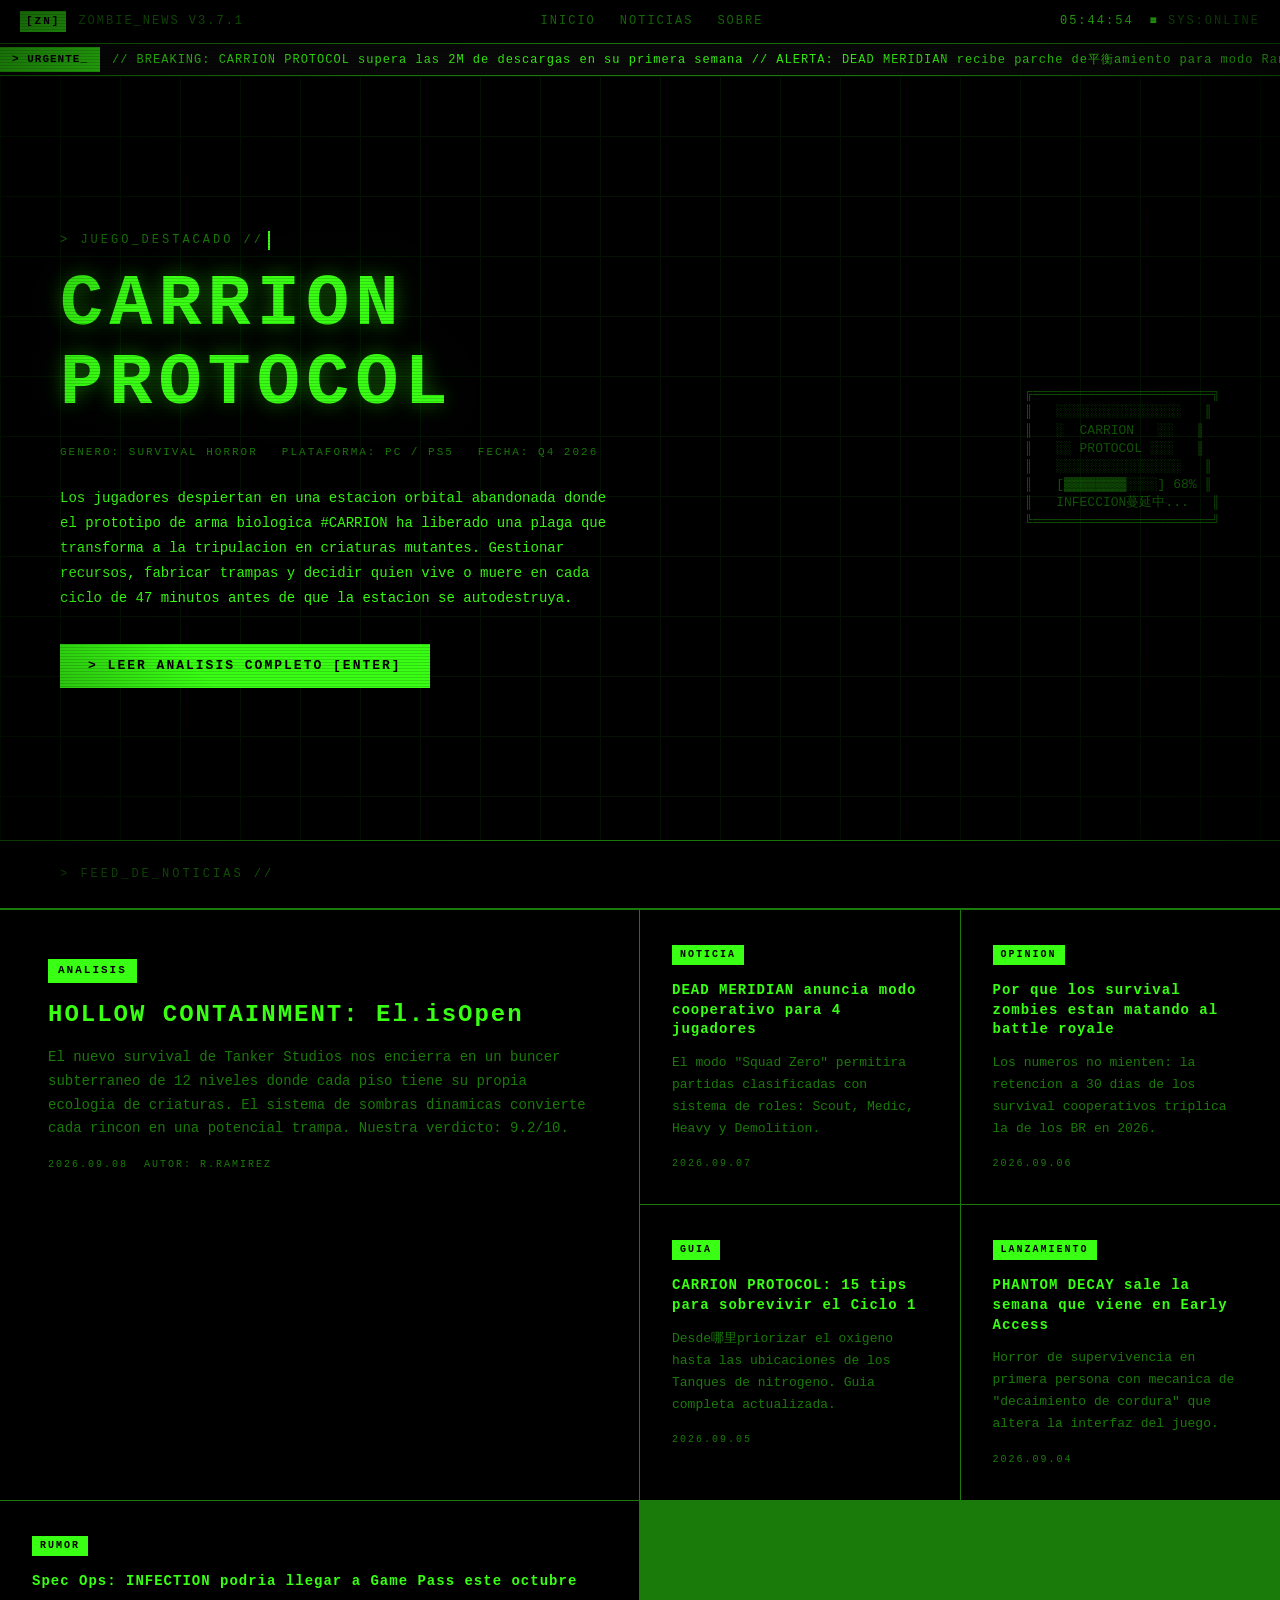
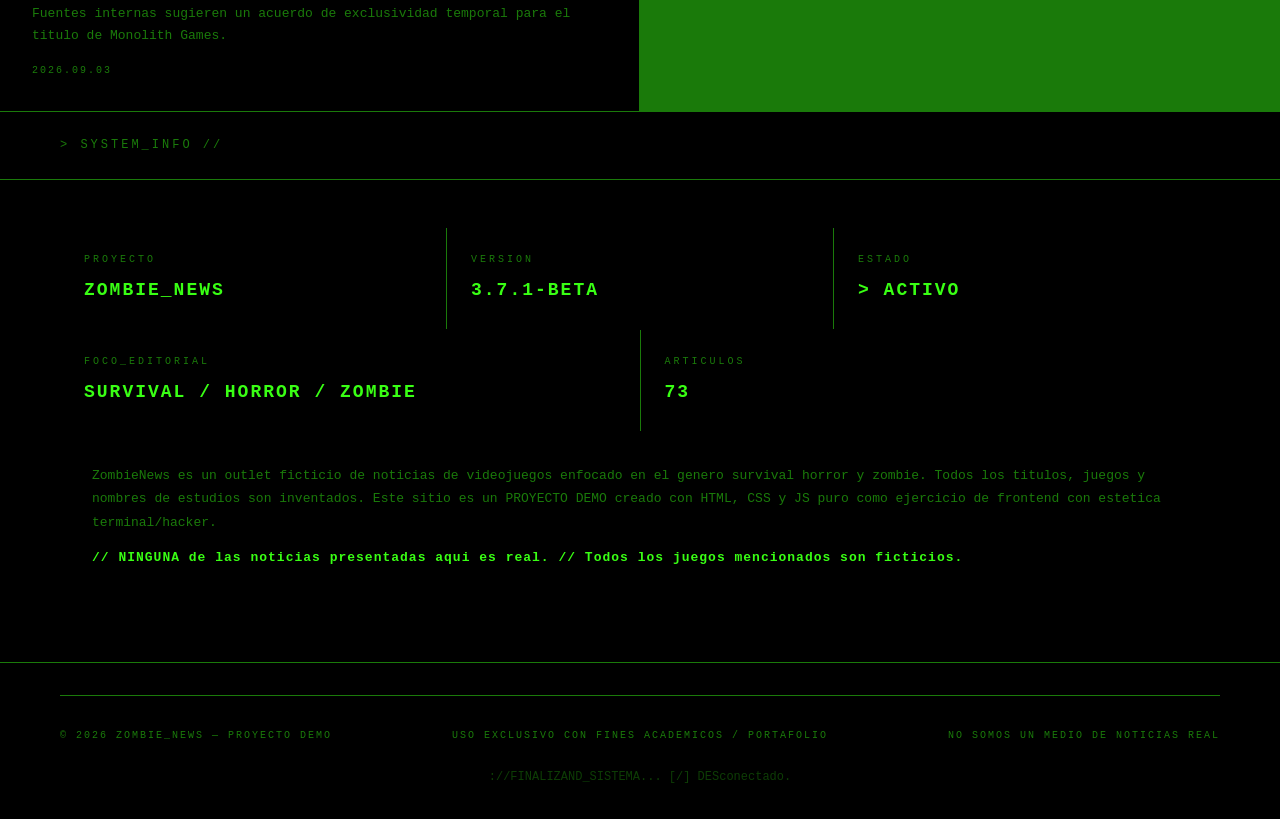
==== index.html @ e54a8f3a "feat: ZombieNews site - terminal/hacker themed gaming news" ====
<!DOCTYPE html>
<html lang="es">
<head>
  <meta charset="UTF-8">
  <meta name="viewport" content="width=device-width, initial-scale=1.0">
  <title>ZOMBIE_NEWS // Terminal</title>
  <link rel="stylesheet" href="style.css">
</head>
<body>
  <div id="crt-overlay"></div>
  <div id="scanlines"></div>

  <header id="hud">
    <div class="hud-left">
      <span class="hud-logo">[ZN]</span>
      <span class="hud-title">ZOMBIE_NEWS v3.7.1</span>
    </div>
    <nav class="hud-center">
      <a href="#hero">INICIO</a>
      <a href="#grid">NOTICIAS</a>
      <a href="#about">SOBRE</a>
    </nav>
    <div class="hud-right">
      <span id="hud-clock"></span>
      <span class="hud-status">SYS:ONLINE</span>
    </div>
  </header>

  <div id="ticker-bar">
    <div id="ticker-label">&gt; URGENTE_</div>
    <div id="ticker-track">
      <div id="ticker-content"></div>
    </div>
  </div>

  <main>
    <section id="hero">
      <div class="hero-grid-bg"></div>
      <div class="hero-content">
        <div class="hero-tag">&gt; JUEGO_DESTACADO //</div>
        <h1 id="hero-title">CARRION PROTOCOL</h1>
        <div class="hero-meta">
          <span>GENERO: SURVIVAL HORROR</span>
          <span>PLATAFORMA: PC / PS5</span>
          <span>FECHA: Q4 2026</span>
        </div>
        <p class="hero-desc">
          Los jugadores despiertan en una estacion orbital abandonada donde el
          prototipo de arma biologica #CARRION ha liberado una plaga que
          transforma a la tripulacion en criaturas mutantes. Gestionar recursos,
          fabricar trampas y decidir quien vive o muere en cada ciclo de 47
          minutos antes de que la estacion se autodestruya.
        </p>
        <a href="#" class="hero-cta">&gt; LEER ANALISIS COMPLETO [ENTER]</a>
      </div>
      <div class="hero-ascii" aria-hidden="true">
<pre>
    ╔═══════════════════════╗
    ║   ░░░░░░░░░░░░░░░░   ║
    ║   ░  CARRION   ░░   ║
    ║   ░░ PROTOCOL ░░░   ║
    ║   ░░░░░░░░░░░░░░░░   ║
    ║   [▓▓▓▓▓▓▓▓░░░░] 68% ║
    ║   INFECCION蔓延中...   ║
    ╚═══════════════════════╝
</pre>
      </div>
    </section>

    <section id="grid">
      <div class="section-header">&gt; FEED_DE_NOTICIAS //</div>
      <div class="article-grid">
        <article class="card card-large">
          <div class="card-tag">ANALISIS</div>
          <h2>HOLLOW CONTAINMENT: El.isOpen</h2>
          <p>
            El nuevo survival de Tanker Studios nos encierra en un buncer
            subterraneo de 12 niveles donde cada piso tiene su propia ecologia
            de criaturas. El sistema de sombras dinamicas convierte cada rincon
            en una potencial trampa. Nuestra verdicto: 9.2/10.
          </p>
          <div class="card-meta">
            <span>2026.09.08</span>
            <span>AUTOR: R.RAMIREZ</span>
          </div>
        </article>

        <article class="card card-small">
          <div class="card-tag">NOTICIA</div>
          <h3>DEAD MERIDIAN anuncia modo cooperativo para 4 jugadores</h3>
          <p>
            El modo "Squad Zero" permitira partidas clasificadas con sistema
            de roles: Scout, Medic, Heavy y Demolition.
          </p>
          <div class="card-meta"><span>2026.09.07</span></div>
        </article>

        <article class="card card-small">
          <div class="card-tag">OPINION</div>
          <h3>Por que los survival zombies estan matando al battle royale</h3>
          <p>
            Los numeros no mienten: la retencion a 30 dias de los survival
            cooperativos triplica la de los BR en 2026.
          </p>
          <div class="card-meta"><span>2026.09.06</span></div>
        </article>

        <article class="card card-small">
          <div class="card-tag">GUIA</div>
          <h3>CARRION PROTOCOL: 15 tips para sobrevivir el Ciclo 1</h3>
          <p>
            Desde哪里priorizar el oxigeno hasta las ubicaciones de los
            Tanques de nitrogeno. Guia completa actualizada.
          </p>
          <div class="card-meta"><span>2026.09.05</span></div>
        </article>

        <article class="card card-small">
          <div class="card-tag">LANZAMIENTO</div>
          <h3>PHANTOM DECAY sale la semana que viene en Early Access</h3>
          <p>
            Horror de supervivencia en primera persona con mecanica de
            "decaimiento de cordura" que altera la interfaz del juego.
          </p>
          <div class="card-meta"><span>2026.09.04</span></div>
        </article>

        <article class="card card-small">
          <div class="card-tag">RUMOR</div>
          <h3>Spec Ops: INFECTION podria llegar a Game Pass este octubre</h3>
          <p>
            Fuentes internas sugieren un acuerdo de exclusividad temporal
            para el titulo de Monolith Games.
          </p>
          <div class="card-meta"><span>2026.09.03</span></div>
        </article>
      </div>
    </section>

    <section id="about">
      <div class="section-header">&gt; SYSTEM_INFO //</div>
      <div class="stats-panel">
        <div class="stats-row">
          <div class="stat">
            <div class="stat-label">PROYECTO</div>
            <div class="stat-value">ZOMBIE_NEWS</div>
          </div>
          <div class="stat">
            <div class="stat-label">VERSION</div>
            <div class="stat-value">3.7.1-BETA</div>
          </div>
          <div class="stat">
            <div class="stat-label">ESTADO</div>
            <div class="stat-value blink">&gt; ACTIVO</div>
          </div>
        </div>
        <div class="stats-row">
          <div class="stat">
            <div class="stat-label">FOCO_EDITORIAL</div>
            <div class="stat-value">SURVIVAL / HORROR / ZOMBIE</div>
          </div>
          <div class="stat">
            <div class="stat-label">ARTICULOS</div>
            <div class="stat-value" id="article-count">0</div>
          </div>
        </div>
        <div class="stats-desc">
          <p>
            ZombieNews es un outlet ficticio de noticias de videojuegos
            enfocado en el genero survival horror y zombie. Todos los titulos,
            juegos y nombres de estudios son inventados. Este sitio es un
            PROYECTO DEMO creado con HTML, CSS y JS puro como ejercicio
            de frontend con estetica terminal/hacker.
          </p>
          <p class="stats-disclaimer">
            // NINGUNA de las noticias presentadas aqui es real.
            // Todos los juegos mencionados son ficticios.
          </p>
        </div>
      </div>
    </section>
  </main>

  <footer>
    <div class="footer-line"></div>
    <div class="footer-content">
      <span>&copy; 2026 ZOMBIE_NEWS — PROYECTO DEMO</span>
      <span>USO EXCLUSIVO CON FINES ACADEMICOS / PORTAFOLIO</span>
      <span>NO SOMOS UN MEDIO DE NOTICIAS REAL</span>
    </div>
    <div class="footer-ascii">
      <pre>://FINALIZAND_SISTEMA... [/] DESconectado.</pre>
    </div>
  </footer>

  <script src="script.js"></script>
</body>
</html>
---- style.css ----
/* ===== RESET & BASE ===== */
*, *::before, *::after {
  margin: 0;
  padding: 0;
  box-sizing: border-box;
}

:root {
  --green: #39ff14;
  --green-dim: #1a7a0a;
  --green-glow: rgba(57, 255, 20, 0.4);
  --green-dark: #0d3b06;
  --bg: #000000;
  --bg-panel: #0a0a0a;
  --border: #1a7a0a;
  --font-mono: 'Courier New', 'Lucida Console', Monaco, monospace;
}

html {
  scroll-behavior: smooth;
  scrollbar-width: thin;
  scrollbar-color: var(--green-dim) var(--bg);
}

body {
  background: var(--bg);
  color: var(--green);
  font-family: var(--font-mono);
  font-size: 14px;
  line-height: 1.6;
  overflow-x: hidden;
  min-height: 100vh;
}

::selection {
  background: var(--green);
  color: var(--bg);
}

/* ===== CRT EFFECTS ===== */
#scanlines {
  position: fixed;
  top: 0;
  left: 0;
  width: 100%;
  height: 100%;
  pointer-events: none;
  z-index: 9998;
  background: repeating-linear-gradient(
    0deg,
    rgba(0, 0, 0, 0.15) 0px,
    rgba(0, 0, 0, 0.15) 1px,
    transparent 1px,
    transparent 3px
  );
}

#crt-overlay {
  position: fixed;
  top: 0;
  left: 0;
  width: 100%;
  height: 100%;
  pointer-events: none;
  z-index: 9999;
  background: radial-gradient(
    ellipse at center,
    transparent 60%,
    rgba(0, 0, 0, 0.65) 100%
  );
}

/* Flicker */
@keyframes flicker {
  0%, 97%, 100% { opacity: 1; }
  98% { opacity: 0.85; }
  99% { opacity: 0.95; }
}

body {
  animation: flicker 8s infinite;
}

/* ===== HUD HEADER ===== */
#hud {
  position: fixed;
  top: 0;
  left: 0;
  width: 100%;
  height: 44px;
  background: var(--bg);
  border-bottom: 1px solid var(--border);
  display: flex;
  align-items: center;
  justify-content: space-between;
  padding: 0 20px;
  z-index: 1000;
  font-size: 12px;
  text-transform: uppercase;
  letter-spacing: 2px;
}

.hud-left {
  display: flex;
  align-items: center;
  gap: 12px;
}

.hud-logo {
  color: var(--bg);
  background: var(--green);
  padding: 2px 6px;
  font-weight: bold;
  font-size: 11px;
}

.hud-title {
  color: var(--green-dim);
}

.hud-center {
  display: flex;
  gap: 24px;
}

.hud-center a {
  color: var(--green-dim);
  text-decoration: none;
  transition: color 0.2s, text-shadow 0.2s;
}

.hud-center a:hover {
  color: var(--green);
  text-shadow: 0 0 8px var(--green-glow);
}

.hud-right {
  display: flex;
  align-items: center;
  gap: 16px;
}

#hud-clock {
  color: var(--green);
  font-variant-numeric: tabular-nums;
}

.hud-status {
  color: var(--green-dim);
}

@keyframes status-blink {
  0%, 100% { opacity: 1; }
  50% { opacity: 0.3; }
}

.hud-status::before {
  content: '■ ';
  color: var(--green);
  animation: status-blink 1.5s infinite;
}

/* ===== TICKER ===== */
#ticker-bar {
  position: fixed;
  top: 44px;
  left: 0;
  width: 100%;
  height: 32px;
  background: var(--bg-panel);
  border-bottom: 1px solid var(--border);
  display: flex;
  align-items: center;
  z-index: 999;
  overflow: hidden;
}

#ticker-label {
  background: var(--green);
  color: var(--bg);
  padding: 4px 12px;
  font-size: 11px;
  font-weight: bold;
  letter-spacing: 1px;
  white-space: nowrap;
  flex-shrink: 0;
  z-index: 1;
}

#ticker-track {
  overflow: hidden;
  flex: 1;
  padding-left: 12px;
}

#ticker-content {
  display: inline-block;
  white-space: nowrap;
  animation: ticker-scroll 45s linear infinite;
  font-size: 12px;
  letter-spacing: 1px;
}

@keyframes ticker-scroll {
  0% { transform: translateX(100%); }
  100% { transform: translateX(-100%); }
}

/* ===== MAIN ===== */
main {
  margin-top: 76px;
  padding: 0;
}

/* ===== HERO ===== */
#hero {
  position: relative;
  min-height: 85vh;
  display: flex;
  align-items: center;
  justify-content: space-between;
  padding: 80px 60px;
  border-bottom: 1px solid var(--border);
  overflow: hidden;
}

.hero-grid-bg {
  position: absolute;
  top: 0;
  left: 0;
  width: 100%;
  height: 100%;
  background-image:
    linear-gradient(var(--border) 1px, transparent 1px),
    linear-gradient(90deg, var(--border) 1px, transparent 1px);
  background-size: 60px 60px;
  opacity: 0.15;
  pointer-events: none;
}

.hero-content {
  position: relative;
  max-width: 650px;
  z-index: 1;
}

.hero-tag {
  font-size: 12px;
  color: var(--green-dim);
  letter-spacing: 3px;
  margin-bottom: 16px;
  text-transform: uppercase;
}

#hero-title {
  font-size: clamp(36px, 6vw, 72px);
  font-weight: 900;
  letter-spacing: 6px;
  text-transform: uppercase;
  line-height: 1.1;
  margin-bottom: 20px;
  text-shadow: 0 0 20px var(--green-glow), 0 0 60px rgba(57, 255, 20, 0.15);
}

.hero-meta {
  display: flex;
  gap: 24px;
  font-size: 11px;
  color: var(--green-dim);
  letter-spacing: 2px;
  margin-bottom: 24px;
  flex-wrap: wrap;
}

.hero-desc {
  font-size: 14px;
  line-height: 1.8;
  color: var(--green);
  margin-bottom: 32px;
  max-width: 550px;
}

.hero-cta {
  display: inline-block;
  color: var(--bg);
  background: var(--green);
  padding: 12px 28px;
  text-decoration: none;
  font-family: var(--font-mono);
  font-size: 13px;
  font-weight: bold;
  letter-spacing: 2px;
  text-transform: uppercase;
  border: none;
  transition: box-shadow 0.3s, background 0.3s;
}

.hero-cta:hover {
  background: #4dff33;
  box-shadow: 0 0 20px var(--green-glow), 0 0 40px rgba(57, 255, 20, 0.2);
}

.hero-ascii {
  position: relative;
  z-index: 1;
  color: var(--green-dim);
  font-size: 13px;
  line-height: 1.4;
  opacity: 0.7;
}

.hero-ascii pre {
  font-family: var(--font-mono);
}

/* ===== SECTION HEADERS ===== */
.section-header {
  font-size: 12px;
  color: var(--green-dim);
  letter-spacing: 3px;
  text-transform: uppercase;
  padding: 24px 60px;
  border-bottom: 1px solid var(--border);
}

/* ===== ARTICLE GRID ===== */
#grid {
  border-bottom: 1px solid var(--border);
}

.article-grid {
  display: grid;
  grid-template-columns: 2fr 1fr 1fr;
  grid-template-rows: auto auto;
  gap: 1px;
  background: var(--border);
  border-top: 1px solid var(--border);
}

.card {
  background: var(--bg);
  padding: 32px;
  border: none;
  position: relative;
  transition: background 0.3s;
}

.card::before {
  content: '';
  position: absolute;
  top: 0;
  left: 0;
  width: 100%;
  height: 2px;
  background: var(--green);
  transform: scaleX(0);
  transform-origin: left;
  transition: transform 0.4s;
}

.card:hover::before {
  transform: scaleX(1);
}

.card:hover {
  background: var(--bg-panel);
}

.card-large {
  grid-row: 1 / 3;
  grid-column: 1;
  padding: 48px;
}

.card-tag {
  display: inline-block;
  font-size: 10px;
  letter-spacing: 2px;
  color: var(--bg);
  background: var(--green);
  padding: 2px 8px;
  margin-bottom: 16px;
  font-weight: bold;
}

.card-large .card-tag {
  font-size: 11px;
  padding: 3px 10px;
}

.card h2 {
  font-size: 24px;
  letter-spacing: 2px;
  margin-bottom: 16px;
  line-height: 1.3;
}

.card h3 {
  font-size: 14px;
  letter-spacing: 1px;
  margin-bottom: 12px;
  line-height: 1.4;
}

.card p {
  font-size: 13px;
  line-height: 1.7;
  color: var(--green-dim);
  margin-bottom: 16px;
}

.card-large p {
  font-size: 14px;
}

.card-meta {
  display: flex;
  gap: 16px;
  font-size: 10px;
  color: var(--green-dim);
  letter-spacing: 2px;
  margin-top: auto;
}

/* Grid responsive */
@media (max-width: 1024px) {
  .article-grid {
    grid-template-columns: 1fr 1fr;
  }
  .card-large {
    grid-row: auto;
    grid-column: 1 / -1;
  }
}

@media (max-width: 640px) {
  .article-grid {
    grid-template-columns: 1fr;
  }
  #hero {
    flex-direction: column;
    padding: 60px 24px;
    text-align: center;
  }
  .hero-meta {
    justify-content: center;
  }
  .hero-ascii {
    display: none;
  }
  .section-header {
    padding: 24px;
  }
  .card {
    padding: 24px;
  }
  #hud {
    padding: 0 12px;
  }
  .hud-center {
    display: none;
  }
}

/* ===== ABOUT / STATS PANEL ===== */
#about {
  border-bottom: 1px solid var(--border);
}

.stats-panel {
  padding: 48px 60px;
}

.stats-row {
  display: flex;
  gap: 1px;
  background: var(--border);
  margin-bottom: 1px;
}

.stat {
  flex: 1;
  background: var(--bg);
  padding: 24px;
}

.stat-label {
  font-size: 10px;
  color: var(--green-dim);
  letter-spacing: 3px;
  margin-bottom: 8px;
  text-transform: uppercase;
}

.stat-value {
  font-size: 18px;
  font-weight: bold;
  letter-spacing: 2px;
}

@keyframes blink-text {
  0%, 100% { opacity: 1; }
  50% { opacity: 0; }
}

.blink {
  animation: blink-text 1.2s step-end infinite;
}

.stats-desc {
  background: var(--bg);
  padding: 32px;
  margin-top: 1px;
}

.stats-desc p {
  font-size: 13px;
  line-height: 1.8;
  color: var(--green-dim);
  margin-bottom: 12px;
}

.stats-disclaimer {
  color: var(--green) !important;
  font-weight: bold;
  letter-spacing: 1px;
}

@media (max-width: 640px) {
  .stats-panel {
    padding: 24px;
  }
  .stats-row {
    flex-direction: column;
  }
}

/* ===== FOOTER ===== */
footer {
  padding: 32px 60px;
  text-align: center;
}

.footer-line {
  width: 100%;
  height: 1px;
  background: var(--border);
  margin-bottom: 32px;
}

.footer-content {
  display: flex;
  justify-content: space-between;
  font-size: 10px;
  color: var(--green-dim);
  letter-spacing: 2px;
  text-transform: uppercase;
  margin-bottom: 24px;
  flex-wrap: wrap;
  gap: 12px;
}

.footer-ascii {
  font-size: 12px;
  color: var(--green-dim);
  opacity: 0.5;
}

.footer-ascii pre {
  font-family: var(--font-mono);
}

@media (max-width: 640px) {
  footer {
    padding: 24px;
  }
  .footer-content {
    flex-direction: column;
    align-items: center;
  }
}

/* ===== GLITCH EFFECT ===== */
@keyframes glitch {
  0%, 90%, 100% { transform: translate(0); }
  91% { transform: translate(-2px, 1px); }
  93% { transform: translate(2px, -1px); }
  95% { transform: translate(-1px, 2px); }
  97% { transform: translate(1px, -2px); }
}

#hero-title {
  animation: glitch 6s infinite;
}

/* ===== TYPING CURSOR ===== */
@keyframes cursor-blink {
  0%, 49% { border-right-color: var(--green); }
  50%, 100% { border-right-color: transparent; }
}

.hero-tag {
  border-right: 2px solid var(--green);
  animation: cursor-blink 1s step-end infinite;
  display: inline-block;
  padding-right: 4px;
}

/* ===== SCROLLBAR ===== */
::-webkit-scrollbar {
  width: 6px;
}

::-webkit-scrollbar-track {
  background: var(--bg);
}

::-webkit-scrollbar-thumb {
  background: var(--green-dim);
}

::-webkit-scrollbar-thumb:hover {
  background: var(--green);
}

/* ===== BOOT ANIMATION ===== */
@keyframes boot-in {
  from {
    opacity: 0;
    transform: translateY(10px);
  }
  to {
    opacity: 1;
    transform: translateY(0);
  }
}

main > section {
  animation: boot-in 0.6s ease-out both;
}

main > section:nth-child(1) { animation-delay: 0.1s; }
main > section:nth-child(2) { animation-delay: 0.3s; }
main > section:nth-child(3) { animation-delay: 0.5s; }
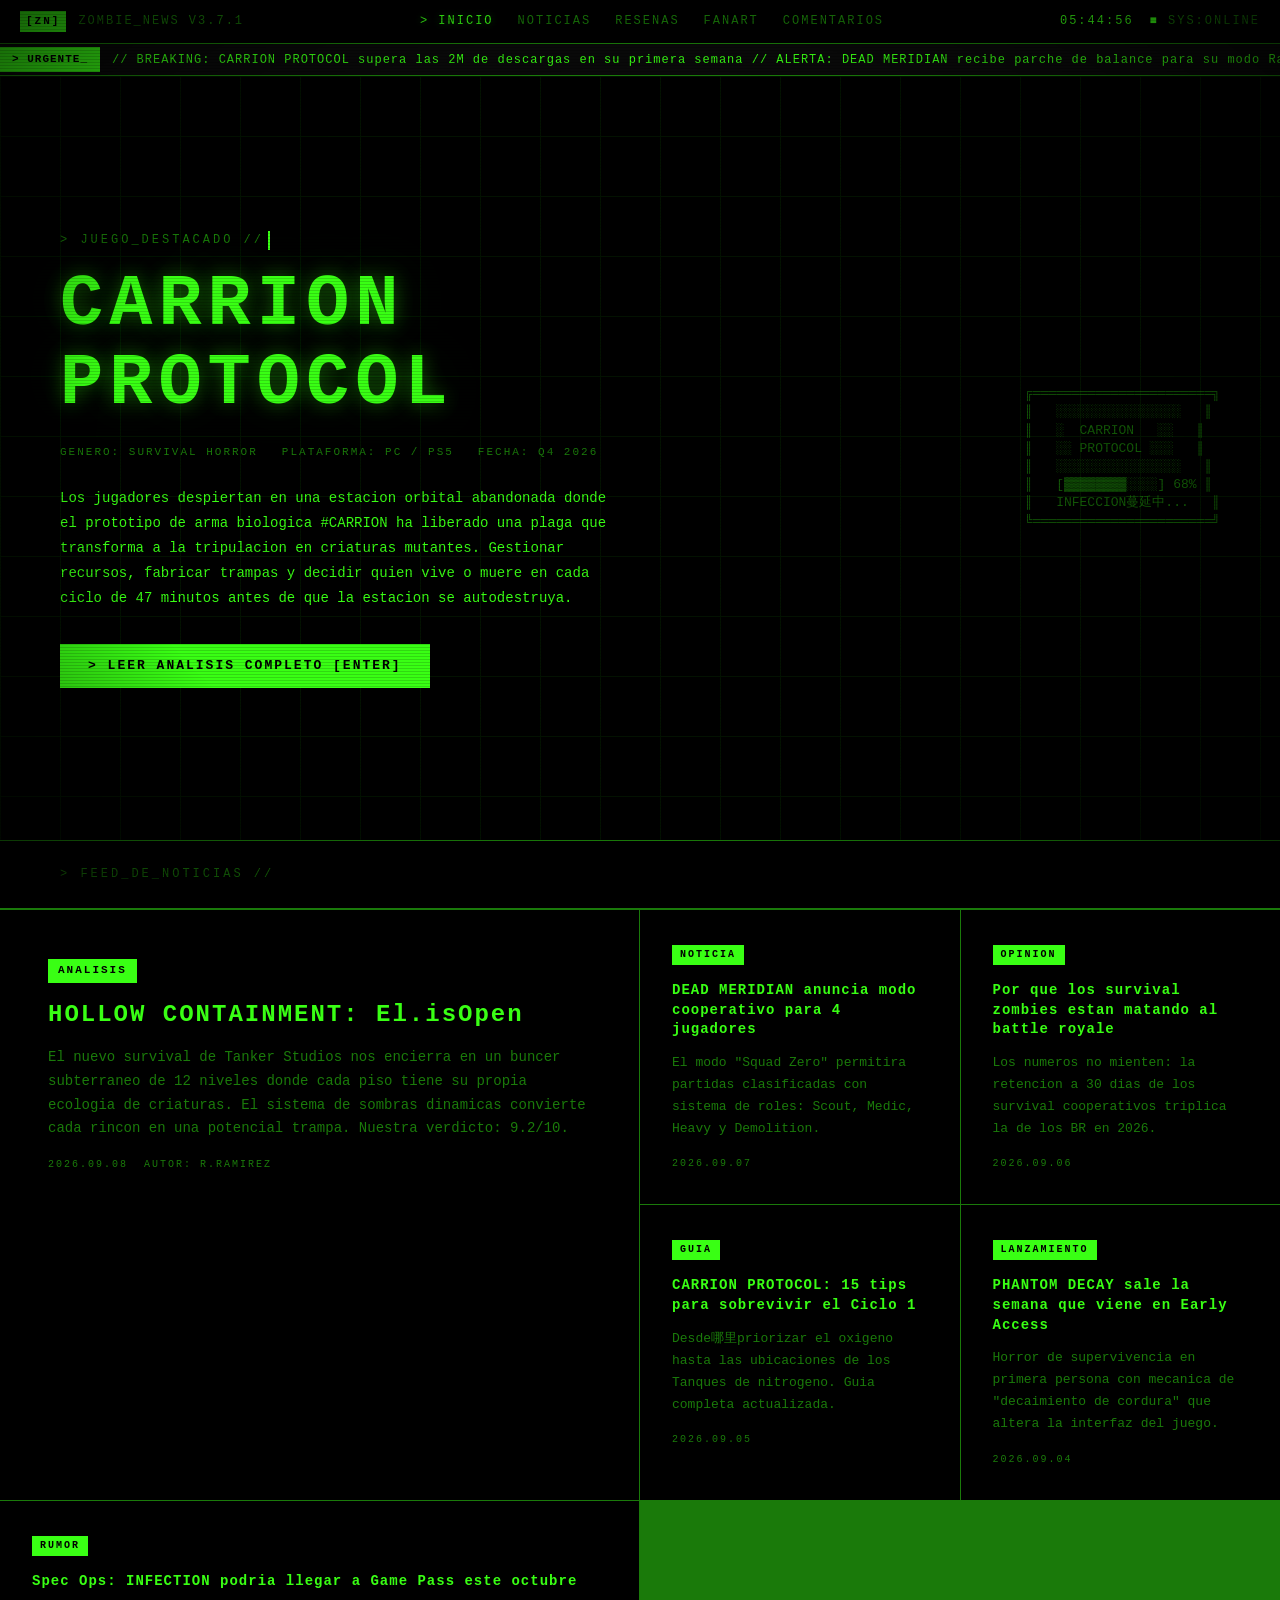
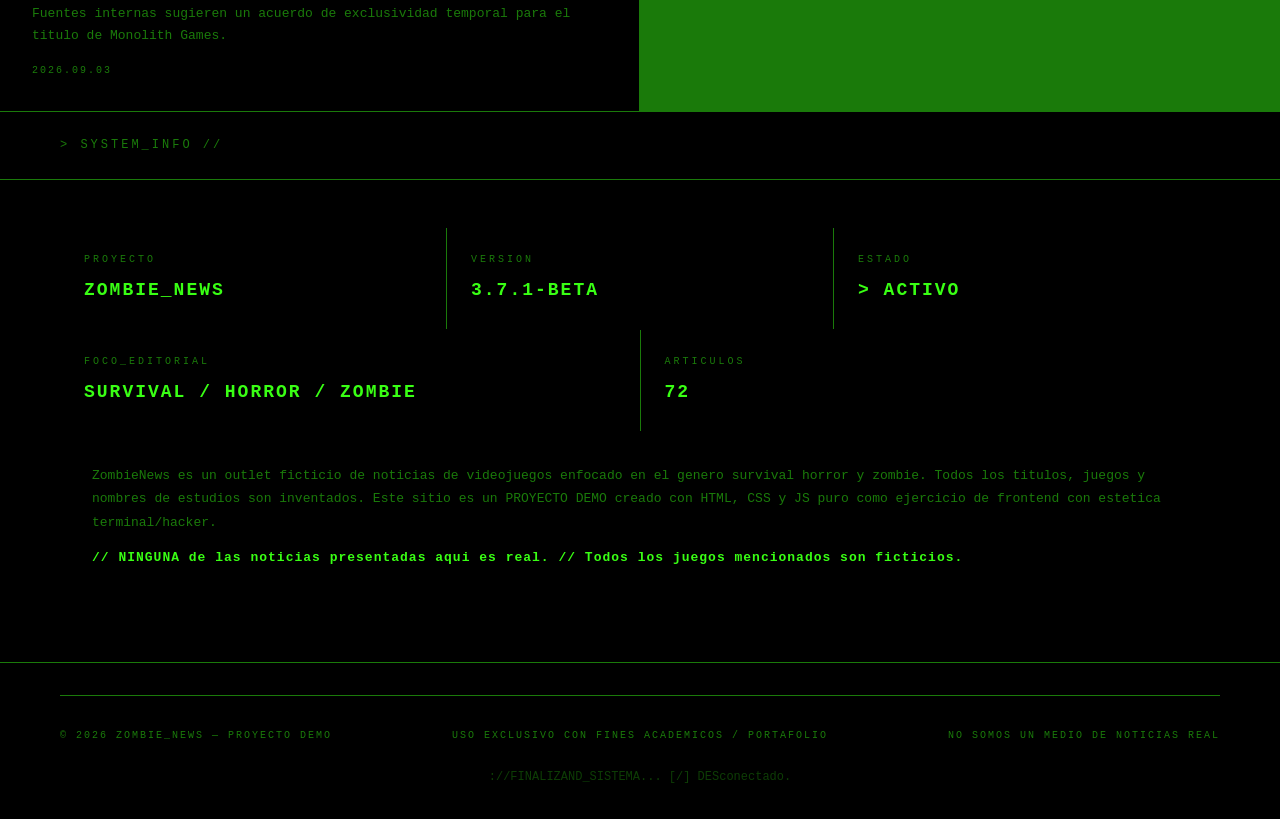
==== commit f16640a8: "feat: multi-page site - noticias, resenas, fanart, comentarios (giscus) with shared components.js ch" ====
--- a/index.html
+++ b/index.html
@@ -6,33 +6,7 @@
   <title>ZOMBIE_NEWS // Terminal</title>
   <link rel="stylesheet" href="style.css">
 </head>
-<body>
-  <div id="crt-overlay"></div>
-  <div id="scanlines"></div>
-
-  <header id="hud">
-    <div class="hud-left">
-      <span class="hud-logo">[ZN]</span>
-      <span class="hud-title">ZOMBIE_NEWS v3.7.1</span>
-    </div>
-    <nav class="hud-center">
-      <a href="#hero">INICIO</a>
-      <a href="#grid">NOTICIAS</a>
-      <a href="#about">SOBRE</a>
-    </nav>
-    <div class="hud-right">
-      <span id="hud-clock"></span>
-      <span class="hud-status">SYS:ONLINE</span>
-    </div>
-  </header>
-
-  <div id="ticker-bar">
-    <div id="ticker-label">&gt; URGENTE_</div>
-    <div id="ticker-track">
-      <div id="ticker-content"></div>
-    </div>
-  </div>
-
+<body data-page="inicio">
   <main>
     <section id="hero">
       <div class="hero-grid-bg"></div>
@@ -181,18 +155,7 @@
     </section>
   </main>
 
-  <footer>
-    <div class="footer-line"></div>
-    <div class="footer-content">
-      <span>&copy; 2026 ZOMBIE_NEWS — PROYECTO DEMO</span>
-      <span>USO EXCLUSIVO CON FINES ACADEMICOS / PORTAFOLIO</span>
-      <span>NO SOMOS UN MEDIO DE NOTICIAS REAL</span>
-    </div>
-    <div class="footer-ascii">
-      <pre>://FINALIZAND_SISTEMA... [/] DESconectado.</pre>
-    </div>
-  </footer>
-
+  <script src="components.js"></script>
   <script src="script.js"></script>
 </body>
 </html>
--- a/style.css
+++ b/style.css
@@ -112,6 +112,8 @@
   padding: 2px 6px;
   font-weight: bold;
   font-size: 11px;
+  text-decoration: none;
+  display: inline-block;
 }
 
 .hud-title {
@@ -642,3 +644,418 @@
 main > section:nth-child(1) { animation-delay: 0.1s; }
 main > section:nth-child(2) { animation-delay: 0.3s; }
 main > section:nth-child(3) { animation-delay: 0.5s; }
+
+/* ===== NAV ACTIVO ===== */
+.hud-center a.active {
+  color: var(--green);
+  text-shadow: 0 0 8px var(--green-glow);
+}
+
+.hud-center a.active::before {
+  content: '> ';
+  color: var(--green);
+}
+
+/* ===== HAMBURGUESA (solo movil) ===== */
+#hud-toggle {
+  display: none;
+  background: none;
+  border: 1px solid var(--border);
+  cursor: pointer;
+  width: 40px;
+  height: 34px;
+  flex-direction: column;
+  align-items: center;
+  justify-content: center;
+  gap: 5px;
+  padding: 6px;
+}
+
+#hud-toggle span {
+  display: block;
+  width: 20px;
+  height: 2px;
+  background: var(--green);
+  transition: transform 0.3s, opacity 0.3s;
+}
+
+#hud-toggle[aria-expanded="true"] span:nth-child(1) {
+  transform: translateY(7px) rotate(45deg);
+}
+
+#hud-toggle[aria-expanded="true"] span:nth-child(2) {
+  opacity: 0;
+}
+
+#hud-toggle[aria-expanded="true"] span:nth-child(3) {
+  transform: translateY(-7px) rotate(-45deg);
+}
+
+#mobile-nav {
+  display: none;
+  position: fixed;
+  top: 44px;
+  left: 0;
+  width: 100%;
+  background: var(--bg);
+  border-bottom: 1px solid var(--green);
+  z-index: 998;
+  flex-direction: column;
+  padding: 8px 0;
+  box-shadow: 0 10px 30px rgba(0, 0, 0, 0.8);
+  max-height: calc(100vh - 44px);
+  overflow-y: auto;
+}
+
+#mobile-nav a {
+  color: var(--green);
+  text-decoration: none;
+  font-size: 13px;
+  letter-spacing: 3px;
+  text-transform: uppercase;
+  padding: 18px 20px;
+  border-bottom: 1px dashed var(--border);
+  min-height: 48px;
+}
+
+#mobile-nav a:last-child {
+  border-bottom: none;
+}
+
+#mobile-nav a:hover,
+#mobile-nav a:active {
+  background: var(--bg-panel);
+  color: #fff;
+  text-shadow: 0 0 8px var(--green-glow);
+}
+
+#mobile-nav a.active {
+  color: var(--bg);
+  background: var(--green);
+}
+
+#mobile-nav.open {
+  display: flex;
+}
+
+/* ===== PAGINAS INTERNAS ===== */
+.page-main {
+  margin-bottom: 48px;
+}
+
+.page-header {
+  padding: 56px 60px 40px;
+  border-bottom: 1px solid var(--border);
+}
+
+.page-header .page-path {
+  font-size: 12px;
+  color: var(--green-dim);
+  letter-spacing: 3px;
+  text-transform: uppercase;
+  margin-bottom: 12px;
+}
+
+.page-header .page-path::before {
+  content: '~// ';
+}
+
+.page-title {
+  font-size: clamp(28px, 5vw, 48px);
+  font-weight: 900;
+  letter-spacing: 5px;
+  text-transform: uppercase;
+  text-shadow: 0 0 20px var(--green-glow);
+}
+
+.page-subtitle {
+  font-size: 12px;
+  color: var(--green-dim);
+  letter-spacing: 2px;
+  line-height: 1.8;
+  margin-top: 16px;
+  max-width: 640px;
+}
+
+/* ===== LOG DE NOTICIAS ===== */
+.log-row {
+  display: grid;
+  grid-template-columns: 140px 130px 1fr;
+  gap: 24px;
+  padding: 28px 60px;
+  border-bottom: 1px dashed var(--border);
+  align-items: start;
+  text-decoration: none;
+  color: inherit;
+  transition: background 0.3s;
+  position: relative;
+}
+
+.log-row:hover {
+  background: var(--bg-panel);
+}
+
+.log-row:hover .log-headline {
+  color: #fff;
+  text-shadow: 0 0 8px var(--green-glow);
+}
+
+.log-time {
+  font-size: 11px;
+  color: var(--green-dim);
+  letter-spacing: 2px;
+  padding-top: 4px;
+}
+
+.log-tag {
+  font-size: 10px;
+  color: var(--bg);
+  background: var(--green);
+  font-weight: bold;
+  letter-spacing: 1px;
+  padding: 3px 8px;
+  justify-self: start;
+  white-space: nowrap;
+}
+
+.log-body .log-headline {
+  font-size: 16px;
+  letter-spacing: 1px;
+  margin-bottom: 8px;
+  transition: color 0.2s, text-shadow 0.2s;
+}
+
+.log-body .log-excerpt {
+  font-size: 12px;
+  line-height: 1.7;
+  color: var(--green-dim);
+}
+
+/* ===== RESENAS / SCORE BARS ===== */
+.review {
+  padding: 32px 60px;
+  border-bottom: 1px solid var(--border);
+  display: grid;
+  grid-template-columns: 1fr 240px;
+  gap: 32px;
+  align-items: center;
+  transition: background 0.3s;
+}
+
+.review:hover {
+  background: var(--bg-panel);
+}
+
+.review-tag {
+  display: inline-block;
+  font-size: 10px;
+  color: var(--bg);
+  background: var(--green);
+  font-weight: bold;
+  letter-spacing: 2px;
+  padding: 2px 8px;
+  margin-bottom: 12px;
+}
+
+.review-title {
+  font-size: 22px;
+  letter-spacing: 2px;
+  margin-bottom: 12px;
+}
+
+.review-desc {
+  font-size: 13px;
+  line-height: 1.7;
+  color: var(--green-dim);
+  margin-bottom: 14px;
+}
+
+.review-verdict {
+  font-size: 11px;
+  letter-spacing: 2px;
+  color: var(--green);
+}
+
+.review-score {
+  text-align: right;
+  border: 1px solid var(--border);
+  background: var(--bg);
+  padding: 20px;
+}
+
+.score-value {
+  font-size: 40px;
+  font-weight: 900;
+  letter-spacing: 2px;
+  text-shadow: 0 0 20px var(--green-glow);
+  line-height: 1;
+}
+
+.score-outof {
+  font-size: 11px;
+  color: var(--green-dim);
+  letter-spacing: 2px;
+  margin-top: 4px;
+}
+
+.score-bar {
+  height: 14px;
+  border: 1px solid var(--border);
+  background: var(--bg-panel);
+  position: relative;
+  margin-top: 16px;
+  overflow: hidden;
+}
+
+.score-bar::before {
+  content: '';
+  position: absolute;
+  top: 1px;
+  left: 1px;
+  bottom: 1px;
+  width: var(--score);
+  background: var(--green);
+  box-shadow: 0 0 12px var(--green-glow);
+}
+
+/* ===== FANART ASCII ===== */
+.fanart-grid {
+  display: grid;
+  grid-template-columns: repeat(3, 1fr);
+  gap: 1px;
+  background: var(--border);
+  border-bottom: 1px solid var(--border);
+}
+
+.fanart-frame {
+  background: var(--bg);
+  padding: 24px;
+  display: flex;
+  flex-direction: column;
+  align-items: center;
+  text-align: center;
+}
+
+.fanart-frame pre {
+  font-family: var(--font-mono);
+  font-size: 11px;
+  line-height: 1.25;
+  color: var(--green);
+  text-shadow: 0 0 10px rgba(57, 255, 20, 0.35);
+  margin-bottom: 16px;
+  white-space: pre;
+}
+
+.fanart-title {
+  font-size: 13px;
+  letter-spacing: 2px;
+  text-transform: uppercase;
+  margin-bottom: 6px;
+}
+
+.fanart-author {
+  font-size: 10px;
+  color: var(--green-dim);
+  letter-spacing: 2px;
+}
+
+.fanart-frame--dim pre {
+  color: var(--green-dim);
+  text-shadow: none;
+}
+
+/* ===== COMENTARIOS / GISCUS ===== */
+.comments-panel {
+  padding: 40px 60px;
+}
+
+.giscus-instructions {
+  border: 1px solid var(--green);
+  background: var(--bg-panel);
+  padding: 32px;
+  margin-bottom: 32px;
+}
+
+.giscus-instructions h2 {
+  font-size: 16px;
+  letter-spacing: 2px;
+  margin-bottom: 16px;
+  text-shadow: 0 0 8px var(--green-glow);
+}
+
+.giscus-instructions ol {
+  margin-left: 20px;
+  font-size: 13px;
+  line-height: 2;
+  color: var(--green-dim);
+}
+
+.giscus-instructions code {
+  color: var(--green);
+  background: var(--bg);
+  padding: 1px 6px;
+  font-family: var(--font-mono);
+  border: 1px solid var(--border);
+}
+
+.giscus-frame {
+  min-height: 320px;
+  background: var(--bg-panel);
+  border: 1px solid var(--border);
+  padding: 20px;
+}
+
+.giscus-frame iframe {
+  border: none;
+  width: 100%;
+  color-scheme: dark;
+}
+
+/* ===== RESPONSIVE PAGINAS ===== */
+@media (max-width: 900px) {
+  .fanart-grid {
+    grid-template-columns: 1fr 1fr;
+  }
+}
+
+@media (max-width: 640px) {
+  #hud-toggle {
+    display: flex;
+  }
+  .hud-title {
+    display: none;
+  }
+  .page-header {
+    padding: 40px 16px;
+  }
+  .log-row {
+    grid-template-columns: 1fr;
+    gap: 8px;
+    padding: 24px 16px;
+  }
+  .log-time {
+    order: -1;
+  }
+  .review {
+    grid-template-columns: 1fr;
+    padding: 28px 16px;
+  }
+  .review-score {
+    text-align: left;
+  }
+  .score-bar {
+    max-width: 260px;
+  }
+  .fanart-grid {
+    grid-template-columns: 1fr;
+  }
+  .comments-panel {
+    padding: 24px 16px;
+  }
+  .giscus-instructions {
+    padding: 20px;
+  }
+  .giscus-instructions ol {
+    margin-left: 16px;
+  }
+}
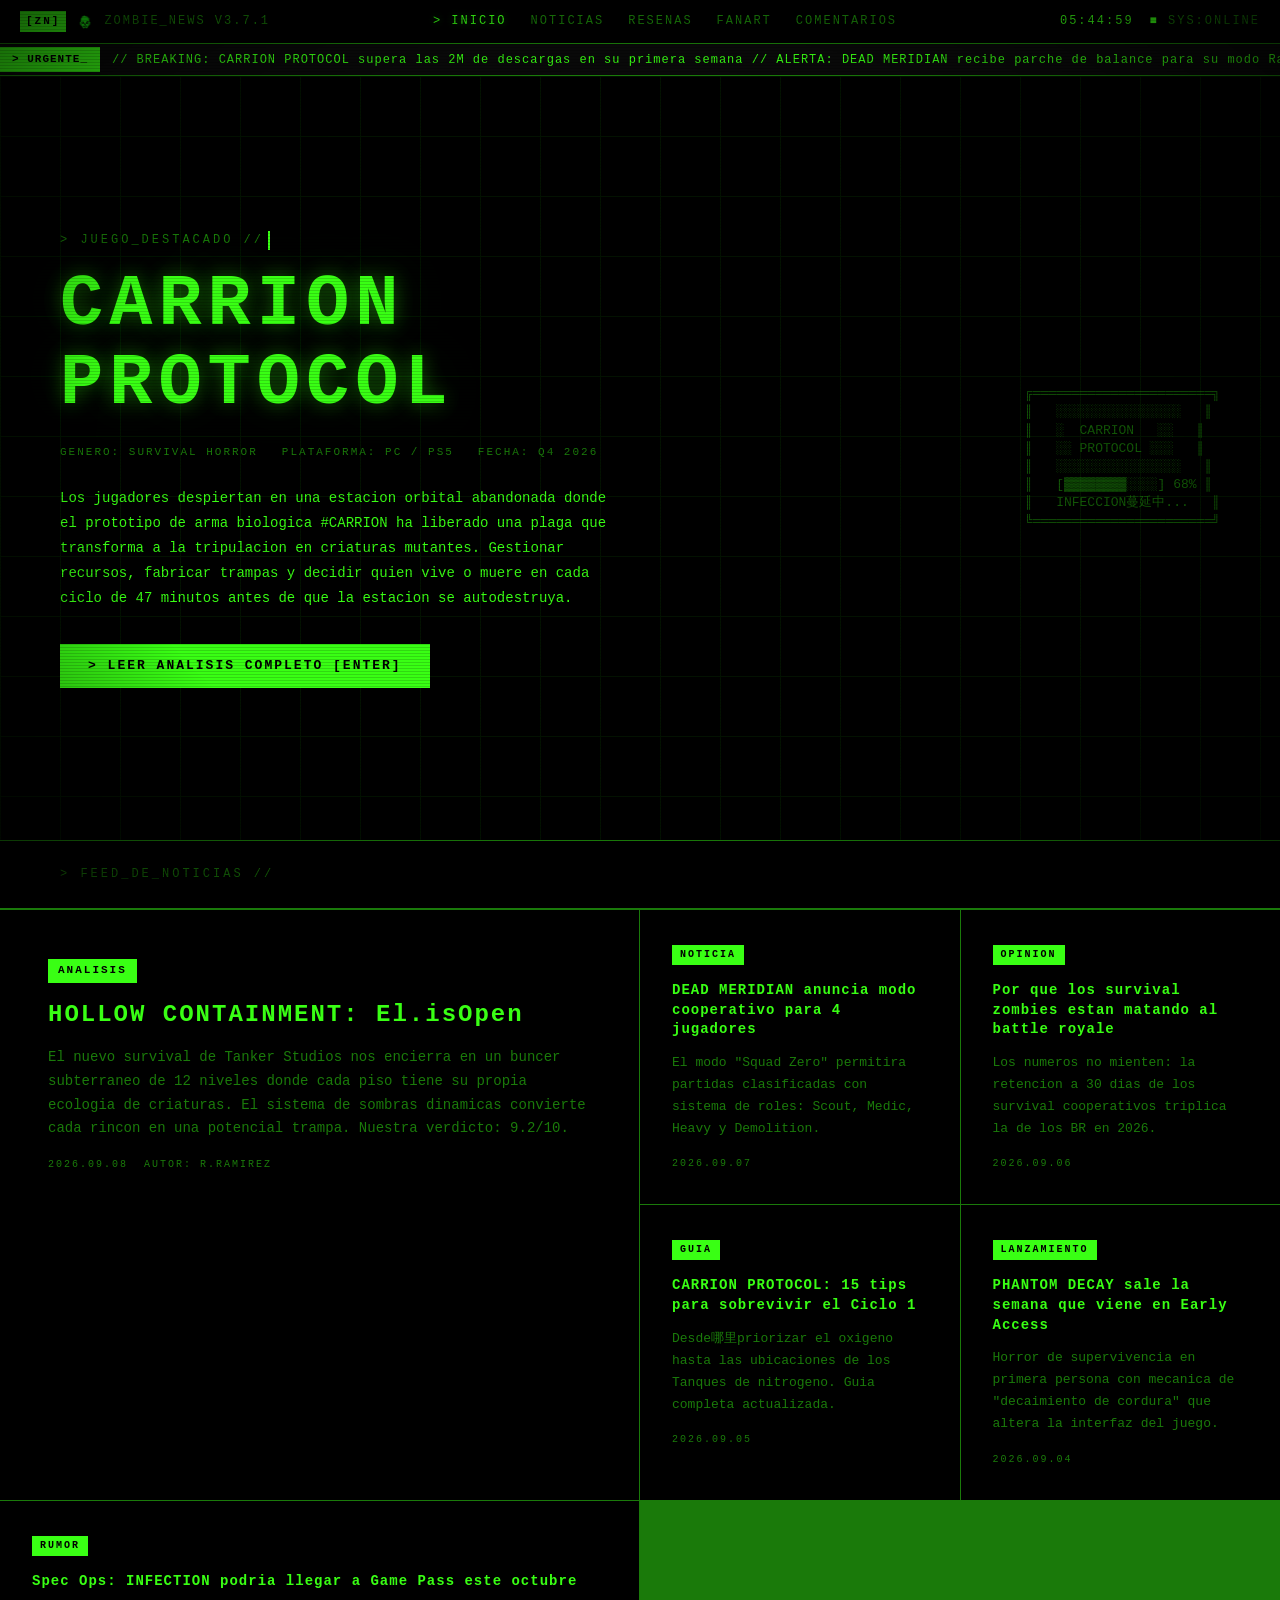
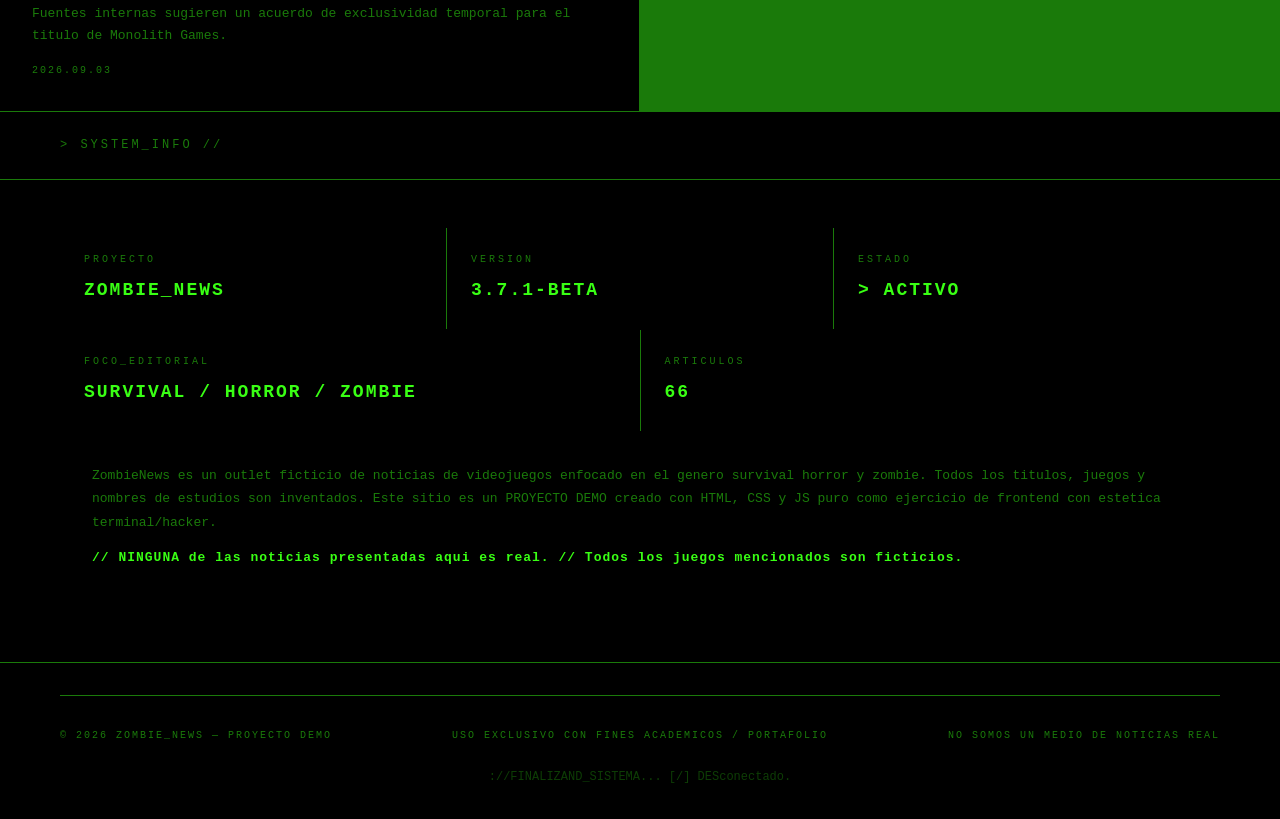
==== commit ddab7874: "Agregar favicon logo.png y logo en el menu" ====
--- a/index.html
+++ b/index.html
@@ -4,6 +4,7 @@
   <meta charset="UTF-8">
   <meta name="viewport" content="width=device-width, initial-scale=1.0">
   <title>ZOMBIE_NEWS // Terminal</title>
+  <link rel="icon" type="image/png" href="logo.png">
   <link rel="stylesheet" href="style.css">
 </head>
 <body data-page="inicio">
--- a/style.css
+++ b/style.css
@@ -120,6 +120,12 @@
   color: var(--green-dim);
 }
 
+.hud-logo-img {
+  height: 14px;
+  width: auto;
+  vertical-align: middle;
+}
+
 .hud-center {
   display: flex;
   gap: 24px;
